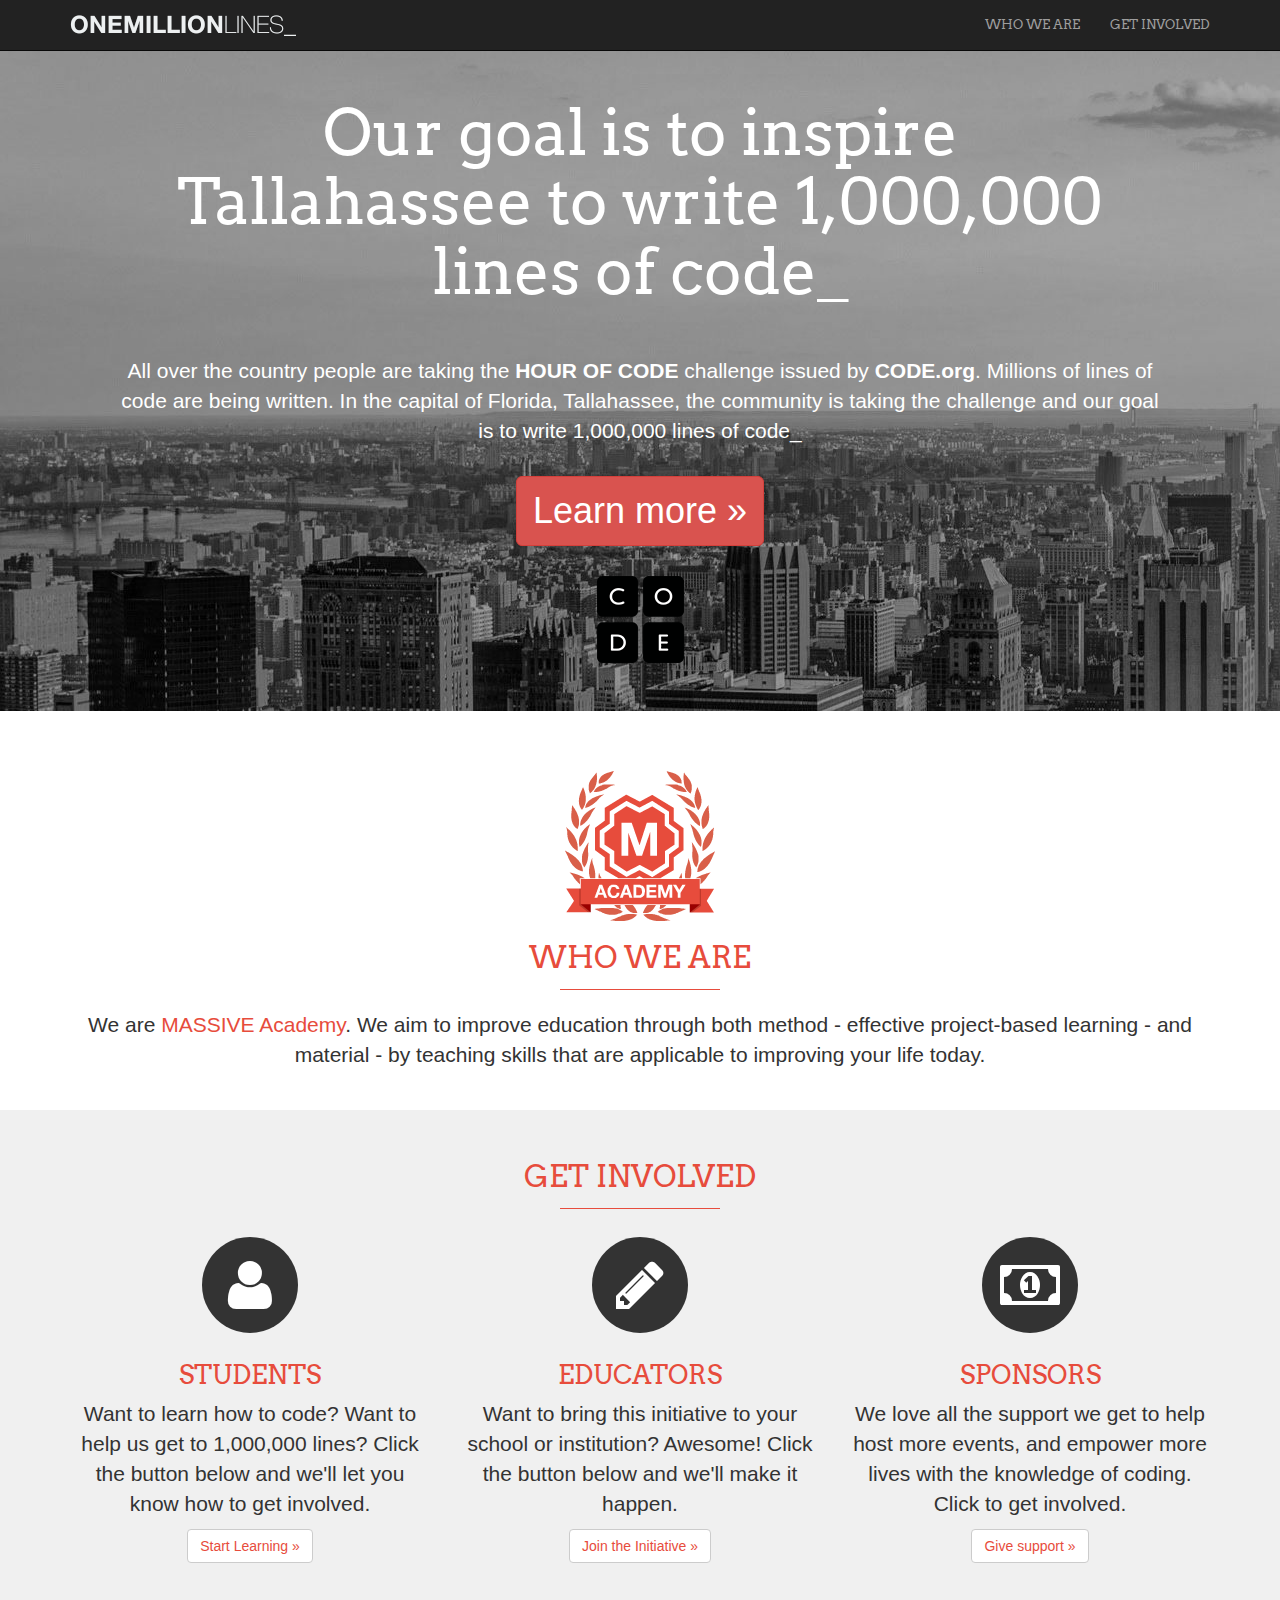
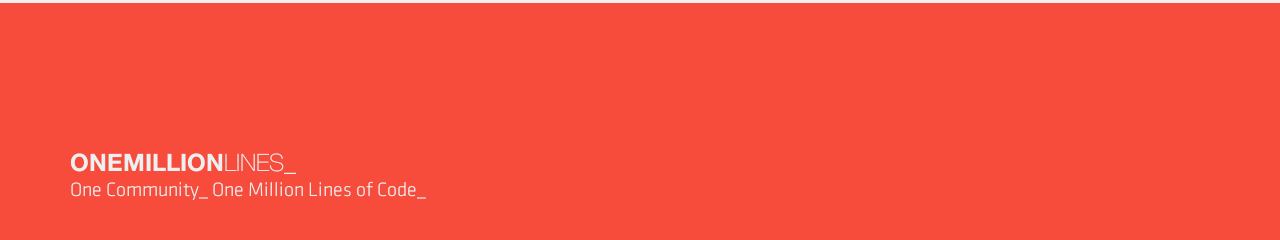
==== index.html @ cce0ca01 "Make new project" ====
<!DOCTYPE html>
<html lang="en">
  <head>
    <meta charset="utf-8">
    <meta http-equiv="X-UA-Compatible" content="IE=edge">
    <meta name="viewport" content="width=device-width, initial-scale=1">
    <!-- The above 3 meta tags *must* come first in the head; any other head content must come *after* these tags -->
    <meta name="description" content="">
    <meta name="author" content="">
    <link rel="icon" href="../../favicon.ico">

    <title>One Million Lines</title>

    <!-- Google font "Arvo" and "Font awesome" -->
    <link href='https://fonts.googleapis.com/css?family=Arvo' rel='stylesheet' type='text/css'>
    <link rel="stylesheet" href="fonts/font-awesome/css/font-awesome.min.css">

    <!-- Bootstrap core CSS -->
    <link href="css/bootstrap.min.css" rel="stylesheet">

    <!-- IE10 viewport hack for Surface/desktop Windows 8 bug -->
    <link href="../../assets/css/ie10-viewport-bug-workaround.css" rel="stylesheet">

    <!-- Custom styles for this template -->
    <link href="css/custom.css" rel="stylesheet">

    <!-- Just for debugging purposes. Don't actually copy these 2 lines! -->
    <!--[if lt IE 9]><script src="../../assets/js/ie8-responsive-file-warning.js"></script><![endif]-->
    <script src="../../assets/js/ie-emulation-modes-warning.js"></script>

    <!-- HTML5 shim and Respond.js for IE8 support of HTML5 elements and media queries -->
    <!--[if lt IE 9]>
      <script src="https://oss.maxcdn.com/html5shiv/3.7.2/html5shiv.min.js"></script>
      <script src="https://oss.maxcdn.com/respond/1.4.2/respond.min.js"></script>
    <![endif]-->
  </head>

  <body data-spy="scroll" data-target=".navbar-collapse" data-offset="50">
      
    <nav class="navbar navbar-inverse navbar-fixed-top">
      <div class="container">
        <div class="navbar-header">
          <button type="button" class="navbar-toggle collapsed" data-toggle="collapse" data-target="#navbar" aria-expanded="false" aria-controls="navbar">
            <span class="sr-only">Toggle navigation</span>
            <span class="icon-bar"></span>
            <span class="icon-bar"></span>
            <span class="icon-bar"></span>
          </button>
          <a class="navbar-brand" href="#"><img src="img/top_logo.png" alt="One Million Lines" title="One Million Lines"></a>
        </div>
        <div id="navbar" class="collapse navbar-collapse">
          <ul class="nav navbar-nav navbar-right">
            <li><a href="#who">WHO WE ARE</a></li>
            <li><a href="#get-involved">GET INVOLVED</a></li>
          </ul>
        </div><!--/.nav-collapse -->
      </div>
    </nav>

    <!-- Main jumbotron for a primary marketing message or call to action -->
    <div class="jumbotron">
      <div class="container">
        <h1>Our goal is to inspire <br>Tallahassee to write 1,000,000<br> lines of code_</h1>
        <p>All over the country people are taking the <strong>HOUR OF CODE</strong> challenge issued by <strong>CODE.org</strong>. Millions of lines of code are being written. In the capital of Florida, Tallahassee, the community is taking the challenge and our goal is to write 1,000,000 lines of code_</p>
        <p><a class="btn btn-danger btn-lg" href="#" role="button">Learn more &raquo;</a></p>
        <img src="img/code.png" alt="Code.org" title="Code.org logo">
      </div>
    </div>

    <!-- Start Who We Are -->
    <div id="who">
      <div class="container homepage" >
        <img src="img/academy_brand_med.png" alt="MASSIVE academy" title="MASSIVE academy">
        <h2>Who We Are</h2>
        <hr>
        <p>We are <a href="http://www.massiveacademy.us" target="_blank">MASSIVE Academy</a>. We aim to improve education through both method - effective project-based learning - and material - by teaching skills that are applicable to improving your life today.</p>
      </div>
    </div>
    <!-- End Who We Are -->

    <!-- Start Get Involved -->    
    <div id="get-involved">
      <div class="container homepage">
        <h2>Get Involved</h2>
        <hr>
        <div class="row">
          <div class="col-md-4">
            <span class="fa-stack fa-4x">
              <i class="fa fa-circle fa-stack-2x"></i>
              <i class="fa fa-user fa-stack-1x fa-inverse"></i>
            </span>
            <h3>Students</h3>
            <p>Want to learn how to code? Want to help us get to 1,000,000 lines? Click the button below and we'll let you know how to get involved.</p>
            <p><a class="btn btn-default" href="#" role="button">Start Learning &raquo;</a></p>
          </div>
          <div class="col-md-4">
            <span class="fa-stack fa-4x">
              <i class="fa fa-circle fa-stack-2x"></i>
              <i class="fa fa-pencil fa-stack-1x fa-inverse"></i>
            </span>
            <h3>Educators</h3>
            <p>Want to bring this initiative to your school or institution? Awesome! Click the button below and we'll make it happen.</p>
            <p><a class="btn btn-default" href="#" role="button">Join the Initiative &raquo;</a></p>
         </div>
          <div class="col-md-4">
            <span class="fa-stack fa-4x">
              <i class="fa fa-circle fa-stack-2x"></i>
              <i class="fa fa-money fa-stack-1x fa-inverse"></i>
            </span>
            <h3>Sponsors</h3>
            <p>We love all the support we get to help host more events, and empower more lives with the knowledge of coding. Click to get involved.</p>
            <p><a class="btn btn-default" href="#" role="button">Give support &raquo;</a></p>
          </div>
        </div>
      </div> <!-- /container -->
    </div>
    <!--End Get Involved -->
    <footer>
      <div class="container">
        <p><img src="img/one_million_bottom_brand.png"></p>
      </div>
    </footer>
    <!-- Bootstrap core JavaScript
    ================================================== -->
    <!-- Placed at the end of the document so the pages load faster -->
    <script src="https://ajax.googleapis.com/ajax/libs/jquery/1.11.3/jquery.min.js"></script>
    <script>window.jQuery || document.write('<script src="../../assets/js/vendor/jquery.min.js"><\/script>')</script>
    <script src="js/bootstrap.min.js"></script>
    <!-- IE10 viewport hack for Surface/desktop Windows 8 bug -->
    <script src="../../assets/js/ie10-viewport-bug-workaround.js"></script>
  </body>
</html>
---- css/custom.css ----
body {
	padding-top: 50px;
}

ul.nav,.jumbotron h1 {
	font-family: 'Arvo', courier, serif;
}

ul.nav {
	font-size: 13px;
}

.jumbotron {
	text-align: center;
	background-image: url("../img/hero_image.jpg");
	color: white;
}

.jumbotron h1 {
	margin-top: 0px;
	margin-bottom: 50px;
}
.jumbotron p {
    margin-bottom: 30px;
    font-weight: 100;
    padding: 0 50px;
}

.btn-lg {
	font-size: 36px;
}

.homepage {
	text-align: center;
    padding-bottom: 30px;
    padding-top: 30px;
}

.homepage h2 {
	font-size: 30px;
}

.homepage h2, .homepage h3 {
	color: #e74c3c;
    font-family: 'Arvo', courier, serif;
    text-transform: uppercase;
}
.homepage h2 {
	font-weight: 500;
}
.homepage h3 {
	font-size: 26px;
}

.homepage p {
    font-size: 21px;
    font-weight: 300;
}

.homepage hr {
	border-top: 1px solid #e74c3d;
    width: 160px;
    margin-top: 15px;
}
.homepage a {
	color: #e74c3c;
}

.homepage a:hover {
	color: #e74c3d;
	text-decoration: none;
	opacity: .8;
}

footer {
    background-color: #f74c3c;
    padding-top: 150px;
    padding-bottom: 30px;
}

#get-involved {
	background-color: #f0f0f0;
}

/* Responsive styling */
@media (max-width: 1199px) { 
	
	.jumbotron h1 {
		font-size: 56px;
		margin-bottom: 30px;
	}
}

@media (max-width: 991px) { 
	
	.jumbotron h1 {
		font-size: 44px;
	}

	.jumbotron p {
		padding: 0 10px;
	}

	#get-involved .col-md-4 {
		padding-top: 20px;
		padding-bottom: 20px;
	}
}

@media (max-width: 767px) { 
	
	.jumbotron h1 {
		font-size: 24px;
	}

	.jumbotron p {
		font-size: 16px;
		padding: 0;
	}
	.btn-lg {
		font-size: 18px;
	}

	.homepage p {
		font-size: 18px;
	}
	
	footer img {
		width: 80%;
	}
}
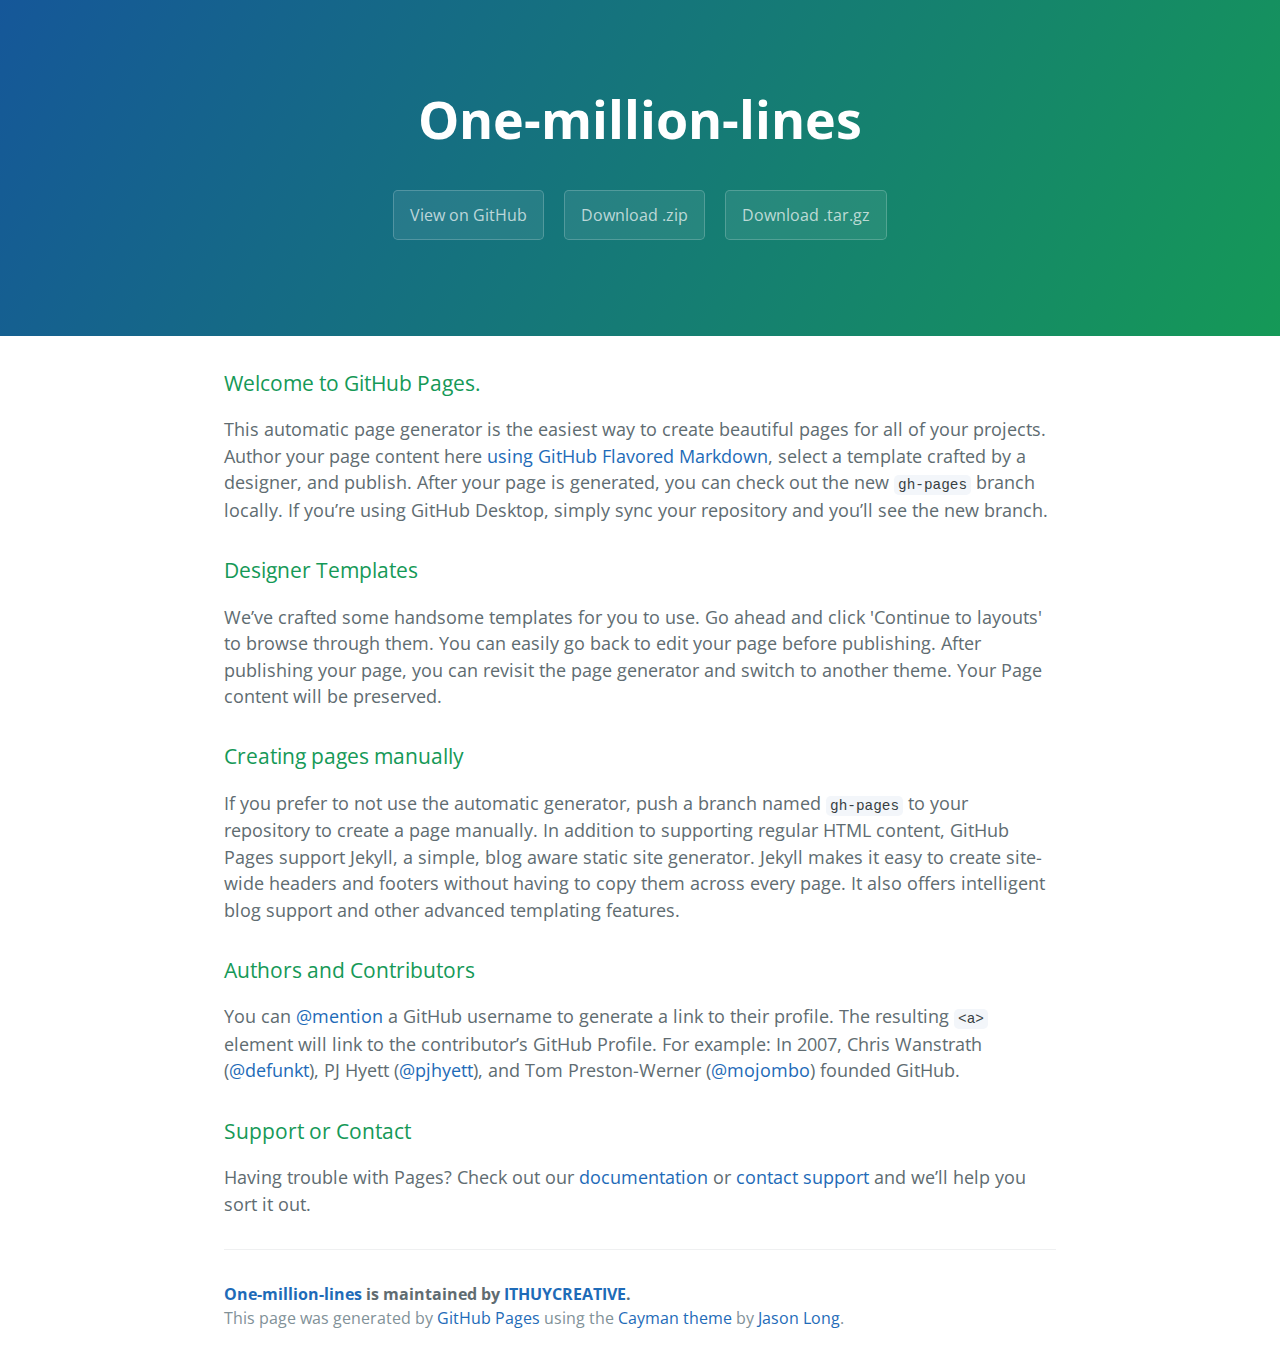
==== commit fd969e89: "Create gh-pages branch via GitHub" ====
--- a/index.html
+++ b/index.html
@@ -1,133 +1,57 @@
+<!DOCTYPE html>
+<html lang="en-us">
+  <head>
+    <meta charset="UTF-8">
+    <title>One-million-lines by ITHUYCREATIVE</title>
+    <meta name="viewport" content="width=device-width, initial-scale=1">
+    <link rel="stylesheet" type="text/css" href="stylesheets/normalize.css" media="screen">
+    <link href='https://fonts.googleapis.com/css?family=Open+Sans:400,700' rel='stylesheet' type='text/css'>
+    <link rel="stylesheet" type="text/css" href="stylesheets/stylesheet.css" media="screen">
+    <link rel="stylesheet" type="text/css" href="stylesheets/github-light.css" media="screen">
+  </head>
+  <body>
+    <section class="page-header">
+      <h1 class="project-name">One-million-lines</h1>
+      <h2 class="project-tagline"></h2>
+      <a href="https://github.com/ITHUYCREATIVE/One-Million-Lines" class="btn">View on GitHub</a>
+      <a href="https://github.com/ITHUYCREATIVE/One-Million-Lines/zipball/master" class="btn">Download .zip</a>
+      <a href="https://github.com/ITHUYCREATIVE/One-Million-Lines/tarball/master" class="btn">Download .tar.gz</a>
+    </section>
 
-<!DOCTYPE html>
-<html lang="en">
-  <head>
-    <meta charset="utf-8">
-    <meta http-equiv="X-UA-Compatible" content="IE=edge">
-    <meta name="viewport" content="width=device-width, initial-scale=1">
-    <!-- The above 3 meta tags *must* come first in the head; any other head content must come *after* these tags -->
-    <meta name="description" content="">
-    <meta name="author" content="">
-    <link rel="icon" href="../../favicon.ico">
+    <section class="main-content">
+      <h3>
+<a id="welcome-to-github-pages" class="anchor" href="#welcome-to-github-pages" aria-hidden="true"><span aria-hidden="true" class="octicon octicon-link"></span></a>Welcome to GitHub Pages.</h3>
 
-    <title>One Million Lines</title>
+<p>This automatic page generator is the easiest way to create beautiful pages for all of your projects. Author your page content here <a href="https://guides.github.com/features/mastering-markdown/">using GitHub Flavored Markdown</a>, select a template crafted by a designer, and publish. After your page is generated, you can check out the new <code>gh-pages</code> branch locally. If you’re using GitHub Desktop, simply sync your repository and you’ll see the new branch.</p>
 
-    <!-- Google font "Arvo" and "Font awesome" -->
-    <link href='https://fonts.googleapis.com/css?family=Arvo' rel='stylesheet' type='text/css'>
-    <link rel="stylesheet" href="fonts/font-awesome/css/font-awesome.min.css">
+<h3>
+<a id="designer-templates" class="anchor" href="#designer-templates" aria-hidden="true"><span aria-hidden="true" class="octicon octicon-link"></span></a>Designer Templates</h3>
 
-    <!-- Bootstrap core CSS -->
-    <link href="css/bootstrap.min.css" rel="stylesheet">
+<p>We’ve crafted some handsome templates for you to use. Go ahead and click 'Continue to layouts' to browse through them. You can easily go back to edit your page before publishing. After publishing your page, you can revisit the page generator and switch to another theme. Your Page content will be preserved.</p>
 
-    <!-- IE10 viewport hack for Surface/desktop Windows 8 bug -->
-    <link href="../../assets/css/ie10-viewport-bug-workaround.css" rel="stylesheet">
+<h3>
+<a id="creating-pages-manually" class="anchor" href="#creating-pages-manually" aria-hidden="true"><span aria-hidden="true" class="octicon octicon-link"></span></a>Creating pages manually</h3>
 
-    <!-- Custom styles for this template -->
-    <link href="css/custom.css" rel="stylesheet">
+<p>If you prefer to not use the automatic generator, push a branch named <code>gh-pages</code> to your repository to create a page manually. In addition to supporting regular HTML content, GitHub Pages support Jekyll, a simple, blog aware static site generator. Jekyll makes it easy to create site-wide headers and footers without having to copy them across every page. It also offers intelligent blog support and other advanced templating features.</p>
 
-    <!-- Just for debugging purposes. Don't actually copy these 2 lines! -->
-    <!--[if lt IE 9]><script src="../../assets/js/ie8-responsive-file-warning.js"></script><![endif]-->
-    <script src="../../assets/js/ie-emulation-modes-warning.js"></script>
+<h3>
+<a id="authors-and-contributors" class="anchor" href="#authors-and-contributors" aria-hidden="true"><span aria-hidden="true" class="octicon octicon-link"></span></a>Authors and Contributors</h3>
 
-    <!-- HTML5 shim and Respond.js for IE8 support of HTML5 elements and media queries -->
-    <!--[if lt IE 9]>
-      <script src="https://oss.maxcdn.com/html5shiv/3.7.2/html5shiv.min.js"></script>
-      <script src="https://oss.maxcdn.com/respond/1.4.2/respond.min.js"></script>
-    <![endif]-->
-  </head>
+<p>You can <a href="https://help.github.com/articles/basic-writing-and-formatting-syntax/#mentioning-users-and-teams" class="user-mention">@mention</a> a GitHub username to generate a link to their profile. The resulting <code>&lt;a&gt;</code> element will link to the contributor’s GitHub Profile. For example: In 2007, Chris Wanstrath (<a href="https://github.com/defunkt" class="user-mention">@defunkt</a>), PJ Hyett (<a href="https://github.com/pjhyett" class="user-mention">@pjhyett</a>), and Tom Preston-Werner (<a href="https://github.com/mojombo" class="user-mention">@mojombo</a>) founded GitHub.</p>
 
-  <body data-spy="scroll" data-target=".navbar-collapse" data-offset="50">
-      
-    <nav class="navbar navbar-inverse navbar-fixed-top">
-      <div class="container">
-        <div class="navbar-header">
-          <button type="button" class="navbar-toggle collapsed" data-toggle="collapse" data-target="#navbar" aria-expanded="false" aria-controls="navbar">
-            <span class="sr-only">Toggle navigation</span>
-            <span class="icon-bar"></span>
-            <span class="icon-bar"></span>
-            <span class="icon-bar"></span>
-          </button>
-          <a class="navbar-brand" href="#"><img src="img/top_logo.png" alt="One Million Lines" title="One Million Lines"></a>
-        </div>
-        <div id="navbar" class="collapse navbar-collapse">
-          <ul class="nav navbar-nav navbar-right">
-            <li><a href="#who">WHO WE ARE</a></li>
-            <li><a href="#get-involved">GET INVOLVED</a></li>
-          </ul>
-        </div><!--/.nav-collapse -->
-      </div>
-    </nav>
+<h3>
+<a id="support-or-contact" class="anchor" href="#support-or-contact" aria-hidden="true"><span aria-hidden="true" class="octicon octicon-link"></span></a>Support or Contact</h3>
 
-    <!-- Main jumbotron for a primary marketing message or call to action -->
-    <div class="jumbotron">
-      <div class="container">
-        <h1>Our goal is to inspire <br>Tallahassee to write 1,000,000<br> lines of code_</h1>
-        <p>All over the country people are taking the <strong>HOUR OF CODE</strong> challenge issued by <strong>CODE.org</strong>. Millions of lines of code are being written. In the capital of Florida, Tallahassee, the community is taking the challenge and our goal is to write 1,000,000 lines of code_</p>
-        <p><a class="btn btn-danger btn-lg" href="#" role="button">Learn more &raquo;</a></p>
-        <img src="img/code.png" alt="Code.org" title="Code.org logo">
-      </div>
-    </div>
+<p>Having trouble with Pages? Check out our <a href="https://help.github.com/pages">documentation</a> or <a href="https://github.com/contact">contact support</a> and we’ll help you sort it out.</p>
 
-    <!-- Start Who We Are -->
-    <div id="who">
-      <div class="container homepage" >
-        <img src="img/academy_brand_med.png" alt="MASSIVE academy" title="MASSIVE academy">
-        <h2>Who We Are</h2>
-        <hr>
-        <p>We are <a href="http://www.massiveacademy.us" target="_blank">MASSIVE Academy</a>. We aim to improve education through both method - effective project-based learning - and material - by teaching skills that are applicable to improving your life today.</p>
-      </div>
-    </div>
-    <!-- End Who We Are -->
+      <footer class="site-footer">
+        <span class="site-footer-owner"><a href="https://github.com/ITHUYCREATIVE/One-Million-Lines">One-million-lines</a> is maintained by <a href="https://github.com/ITHUYCREATIVE">ITHUYCREATIVE</a>.</span>
 
-    <!-- Start Get Involved -->    
-    <div id="get-involved">
-      <div class="container homepage">
-        <h2>Get Involved</h2>
-        <hr>
-        <div class="row">
-          <div class="col-md-4">
-            <span class="fa-stack fa-4x">
-              <i class="fa fa-circle fa-stack-2x"></i>
-              <i class="fa fa-user fa-stack-1x fa-inverse"></i>
-            </span>
-            <h3>Students</h3>
-            <p>Want to learn how to code? Want to help us get to 1,000,000 lines? Click the button below and we'll let you know how to get involved.</p>
-            <p><a class="btn btn-default" href="#" role="button">Start Learning &raquo;</a></p>
-          </div>
-          <div class="col-md-4">
-            <span class="fa-stack fa-4x">
-              <i class="fa fa-circle fa-stack-2x"></i>
-              <i class="fa fa-pencil fa-stack-1x fa-inverse"></i>
-            </span>
-            <h3>Educators</h3>
-            <p>Want to bring this initiative to your school or institution? Awesome! Click the button below and we'll make it happen.</p>
-            <p><a class="btn btn-default" href="#" role="button">Join the Initiative &raquo;</a></p>
-         </div>
-          <div class="col-md-4">
-            <span class="fa-stack fa-4x">
-              <i class="fa fa-circle fa-stack-2x"></i>
-              <i class="fa fa-money fa-stack-1x fa-inverse"></i>
-            </span>
-            <h3>Sponsors</h3>
-            <p>We love all the support we get to help host more events, and empower more lives with the knowledge of coding. Click to get involved.</p>
-            <p><a class="btn btn-default" href="#" role="button">Give support &raquo;</a></p>
-          </div>
-        </div>
-      </div> <!-- /container -->
-    </div>
-    <!--End Get Involved -->
-    <footer>
-      <div class="container">
-        <p><img src="img/one_million_bottom_brand.png"></p>
-      </div>
-    </footer>
-    <!-- Bootstrap core JavaScript
-    ================================================== -->
-    <!-- Placed at the end of the document so the pages load faster -->
-    <script src="https://ajax.googleapis.com/ajax/libs/jquery/1.11.3/jquery.min.js"></script>
-    <script>window.jQuery || document.write('<script src="../../assets/js/vendor/jquery.min.js"><\/script>')</script>
-    <script src="js/bootstrap.min.js"></script>
-    <!-- IE10 viewport hack for Surface/desktop Windows 8 bug -->
-    <script src="../../assets/js/ie10-viewport-bug-workaround.js"></script>
+        <span class="site-footer-credits">This page was generated by <a href="https://pages.github.com">GitHub Pages</a> using the <a href="https://github.com/jasonlong/cayman-theme">Cayman theme</a> by <a href="https://twitter.com/jasonlong">Jason Long</a>.</span>
+      </footer>
+
+    </section>
+
+  
   </body>
 </html>
--- a/stylesheets/stylesheet.css
+++ b/stylesheets/stylesheet.css
@@ -0,0 +1,245 @@
+* {
+  box-sizing: border-box; }
+
+body {
+  padding: 0;
+  margin: 0;
+  font-family: "Open Sans", "Helvetica Neue", Helvetica, Arial, sans-serif;
+  font-size: 16px;
+  line-height: 1.5;
+  color: #606c71; }
+
+a {
+  color: #1e6bb8;
+  text-decoration: none; }
+  a:hover {
+    text-decoration: underline; }
+
+.btn {
+  display: inline-block;
+  margin-bottom: 1rem;
+  color: rgba(255, 255, 255, 0.7);
+  background-color: rgba(255, 255, 255, 0.08);
+  border-color: rgba(255, 255, 255, 0.2);
+  border-style: solid;
+  border-width: 1px;
+  border-radius: 0.3rem;
+  transition: color 0.2s, background-color 0.2s, border-color 0.2s; }
+  .btn + .btn {
+    margin-left: 1rem; }
+
+.btn:hover {
+  color: rgba(255, 255, 255, 0.8);
+  text-decoration: none;
+  background-color: rgba(255, 255, 255, 0.2);
+  border-color: rgba(255, 255, 255, 0.3); }
+
+@media screen and (min-width: 64em) {
+  .btn {
+    padding: 0.75rem 1rem; } }
+
+@media screen and (min-width: 42em) and (max-width: 64em) {
+  .btn {
+    padding: 0.6rem 0.9rem;
+    font-size: 0.9rem; } }
+
+@media screen and (max-width: 42em) {
+  .btn {
+    display: block;
+    width: 100%;
+    padding: 0.75rem;
+    font-size: 0.9rem; }
+    .btn + .btn {
+      margin-top: 1rem;
+      margin-left: 0; } }
+
+.page-header {
+  color: #fff;
+  text-align: center;
+  background-color: #159957;
+  background-image: linear-gradient(120deg, #155799, #159957); }
+
+@media screen and (min-width: 64em) {
+  .page-header {
+    padding: 5rem 6rem; } }
+
+@media screen and (min-width: 42em) and (max-width: 64em) {
+  .page-header {
+    padding: 3rem 4rem; } }
+
+@media screen and (max-width: 42em) {
+  .page-header {
+    padding: 2rem 1rem; } }
+
+.project-name {
+  margin-top: 0;
+  margin-bottom: 0.1rem; }
+
+@media screen and (min-width: 64em) {
+  .project-name {
+    font-size: 3.25rem; } }
+
+@media screen and (min-width: 42em) and (max-width: 64em) {
+  .project-name {
+    font-size: 2.25rem; } }
+
+@media screen and (max-width: 42em) {
+  .project-name {
+    font-size: 1.75rem; } }
+
+.project-tagline {
+  margin-bottom: 2rem;
+  font-weight: normal;
+  opacity: 0.7; }
+
+@media screen and (min-width: 64em) {
+  .project-tagline {
+    font-size: 1.25rem; } }
+
+@media screen and (min-width: 42em) and (max-width: 64em) {
+  .project-tagline {
+    font-size: 1.15rem; } }
+
+@media screen and (max-width: 42em) {
+  .project-tagline {
+    font-size: 1rem; } }
+
+.main-content :first-child {
+  margin-top: 0; }
+.main-content img {
+  max-width: 100%; }
+.main-content h1, .main-content h2, .main-content h3, .main-content h4, .main-content h5, .main-content h6 {
+  margin-top: 2rem;
+  margin-bottom: 1rem;
+  font-weight: normal;
+  color: #159957; }
+.main-content p {
+  margin-bottom: 1em; }
+.main-content code {
+  padding: 2px 4px;
+  font-family: Consolas, "Liberation Mono", Menlo, Courier, monospace;
+  font-size: 0.9rem;
+  color: #383e41;
+  background-color: #f3f6fa;
+  border-radius: 0.3rem; }
+.main-content pre {
+  padding: 0.8rem;
+  margin-top: 0;
+  margin-bottom: 1rem;
+  font: 1rem Consolas, "Liberation Mono", Menlo, Courier, monospace;
+  color: #567482;
+  word-wrap: normal;
+  background-color: #f3f6fa;
+  border: solid 1px #dce6f0;
+  border-radius: 0.3rem; }
+  .main-content pre > code {
+    padding: 0;
+    margin: 0;
+    font-size: 0.9rem;
+    color: #567482;
+    word-break: normal;
+    white-space: pre;
+    background: transparent;
+    border: 0; }
+.main-content .highlight {
+  margin-bottom: 1rem; }
+  .main-content .highlight pre {
+    margin-bottom: 0;
+    word-break: normal; }
+.main-content .highlight pre, .main-content pre {
+  padding: 0.8rem;
+  overflow: auto;
+  font-size: 0.9rem;
+  line-height: 1.45;
+  border-radius: 0.3rem; }
+.main-content pre code, .main-content pre tt {
+  display: inline;
+  max-width: initial;
+  padding: 0;
+  margin: 0;
+  overflow: initial;
+  line-height: inherit;
+  word-wrap: normal;
+  background-color: transparent;
+  border: 0; }
+  .main-content pre code:before, .main-content pre code:after, .main-content pre tt:before, .main-content pre tt:after {
+    content: normal; }
+.main-content ul, .main-content ol {
+  margin-top: 0; }
+.main-content blockquote {
+  padding: 0 1rem;
+  margin-left: 0;
+  color: #819198;
+  border-left: 0.3rem solid #dce6f0; }
+  .main-content blockquote > :first-child {
+    margin-top: 0; }
+  .main-content blockquote > :last-child {
+    margin-bottom: 0; }
+.main-content table {
+  display: block;
+  width: 100%;
+  overflow: auto;
+  word-break: normal;
+  word-break: keep-all; }
+  .main-content table th {
+    font-weight: bold; }
+  .main-content table th, .main-content table td {
+    padding: 0.5rem 1rem;
+    border: 1px solid #e9ebec; }
+.main-content dl {
+  padding: 0; }
+  .main-content dl dt {
+    padding: 0;
+    margin-top: 1rem;
+    font-size: 1rem;
+    font-weight: bold; }
+  .main-content dl dd {
+    padding: 0;
+    margin-bottom: 1rem; }
+.main-content hr {
+  height: 2px;
+  padding: 0;
+  margin: 1rem 0;
+  background-color: #eff0f1;
+  border: 0; }
+
+@media screen and (min-width: 64em) {
+  .main-content {
+    max-width: 64rem;
+    padding: 2rem 6rem;
+    margin: 0 auto;
+    font-size: 1.1rem; } }
+
+@media screen and (min-width: 42em) and (max-width: 64em) {
+  .main-content {
+    padding: 2rem 4rem;
+    font-size: 1.1rem; } }
+
+@media screen and (max-width: 42em) {
+  .main-content {
+    padding: 2rem 1rem;
+    font-size: 1rem; } }
+
+.site-footer {
+  padding-top: 2rem;
+  margin-top: 2rem;
+  border-top: solid 1px #eff0f1; }
+
+.site-footer-owner {
+  display: block;
+  font-weight: bold; }
+
+.site-footer-credits {
+  color: #819198; }
+
+@media screen and (min-width: 64em) {
+  .site-footer {
+    font-size: 1rem; } }
+
+@media screen and (min-width: 42em) and (max-width: 64em) {
+  .site-footer {
+    font-size: 1rem; } }
+
+@media screen and (max-width: 42em) {
+  .site-footer {
+    font-size: 0.9rem; } }
--- a/stylesheets/github-light.css
+++ b/stylesheets/github-light.css
@@ -0,0 +1,124 @@
+/*
+The MIT License (MIT)
+
+Copyright (c) 2015 GitHub, Inc.
+
+Permission is hereby granted, free of charge, to any person obtaining a copy
+of this software and associated documentation files (the "Software"), to deal
+in the Software without restriction, including without limitation the rights
+to use, copy, modify, merge, publish, distribute, sublicense, and/or sell
+copies of the Software, and to permit persons to whom the Software is
+furnished to do so, subject to the following conditions:
+
+The above copyright notice and this permission notice shall be included in all
+copies or substantial portions of the Software.
+
+THE SOFTWARE IS PROVIDED "AS IS", WITHOUT WARRANTY OF ANY KIND, EXPRESS OR
+IMPLIED, INCLUDING BUT NOT LIMITED TO THE WARRANTIES OF MERCHANTABILITY,
+FITNESS FOR A PARTICULAR PURPOSE AND NONINFRINGEMENT. IN NO EVENT SHALL THE
+AUTHORS OR COPYRIGHT HOLDERS BE LIABLE FOR ANY CLAIM, DAMAGES OR OTHER
+LIABILITY, WHETHER IN AN ACTION OF CONTRACT, TORT OR OTHERWISE, ARISING FROM,
+OUT OF OR IN CONNECTION WITH THE SOFTWARE OR THE USE OR OTHER DEALINGS IN THE
+SOFTWARE.
+
+*/
+
+.pl-c /* comment */ {
+  color: #969896;
+}
+
+.pl-c1      /* constant, markup.raw, meta.diff.header, meta.module-reference, meta.property-name, support, support.constant, support.variable, variable.other.constant */,
+.pl-s .pl-v /* string variable */ {
+  color: #0086b3;
+}
+
+.pl-e  /* entity */,
+.pl-en /* entity.name */ {
+  color: #795da3;
+}
+
+.pl-s .pl-s1 /* string source */,
+.pl-smi      /* storage.modifier.import, storage.modifier.package, storage.type.java, variable.other, variable.parameter.function */ {
+  color: #333;
+}
+
+.pl-ent /* entity.name.tag */ {
+  color: #63a35c;
+}
+
+.pl-k /* keyword, storage, storage.type */ {
+  color: #a71d5d;
+}
+
+.pl-pds              /* punctuation.definition.string, string.regexp.character-class */,
+.pl-s                /* string */,
+.pl-s .pl-pse .pl-s1 /* string punctuation.section.embedded source */,
+.pl-sr               /* string.regexp */,
+.pl-sr .pl-cce       /* string.regexp constant.character.escape */,
+.pl-sr .pl-sra       /* string.regexp string.regexp.arbitrary-repitition */,
+.pl-sr .pl-sre       /* string.regexp source.ruby.embedded */ {
+  color: #183691;
+}
+
+.pl-v /* variable */ {
+  color: #ed6a43;
+}
+
+.pl-id /* invalid.deprecated */ {
+  color: #b52a1d;
+}
+
+.pl-ii /* invalid.illegal */ {
+  background-color: #b52a1d;
+  color: #f8f8f8;
+}
+
+.pl-sr .pl-cce /* string.regexp constant.character.escape */ {
+  color: #63a35c;
+  font-weight: bold;
+}
+
+.pl-ml /* markup.list */ {
+  color: #693a17;
+}
+
+.pl-mh        /* markup.heading */,
+.pl-mh .pl-en /* markup.heading entity.name */,
+.pl-ms        /* meta.separator */ {
+  color: #1d3e81;
+  font-weight: bold;
+}
+
+.pl-mq /* markup.quote */ {
+  color: #008080;
+}
+
+.pl-mi /* markup.italic */ {
+  color: #333;
+  font-style: italic;
+}
+
+.pl-mb /* markup.bold */ {
+  color: #333;
+  font-weight: bold;
+}
+
+.pl-md /* markup.deleted, meta.diff.header.from-file */ {
+  background-color: #ffecec;
+  color: #bd2c00;
+}
+
+.pl-mi1 /* markup.inserted, meta.diff.header.to-file */ {
+  background-color: #eaffea;
+  color: #55a532;
+}
+
+.pl-mdr /* meta.diff.range */ {
+  color: #795da3;
+  font-weight: bold;
+}
+
+.pl-mo /* meta.output */ {
+  color: #1d3e81;
+}
+
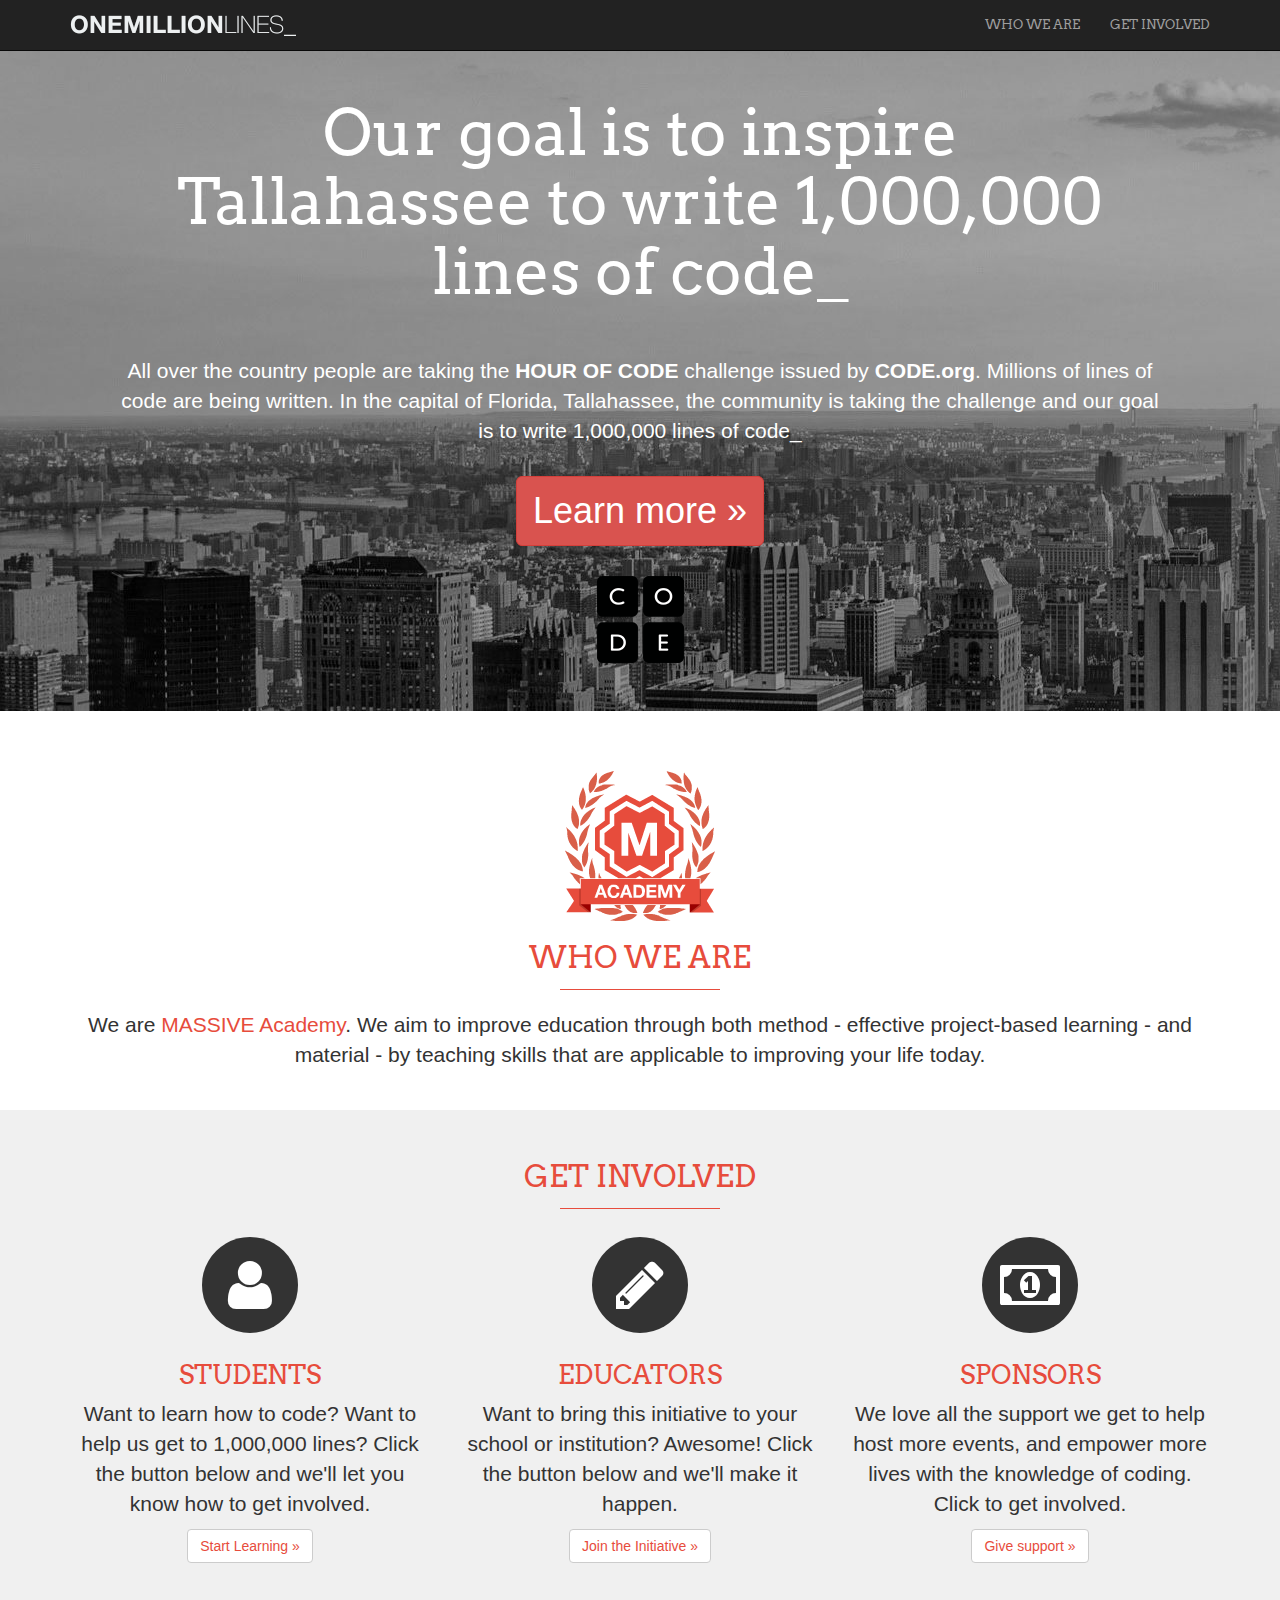
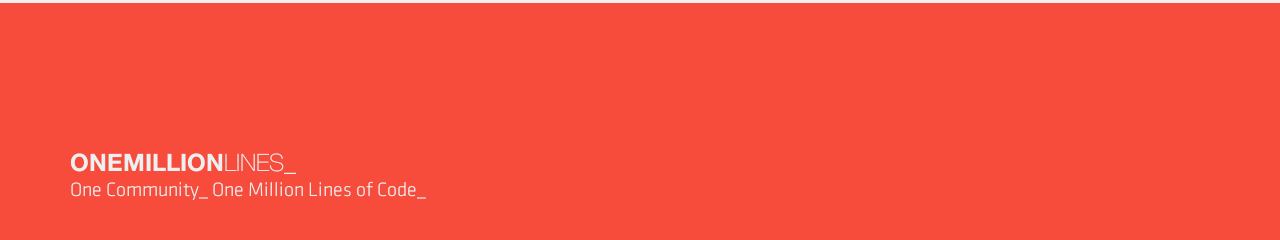
==== commit cc398f3d: "Add javascript for smoothscroll" ====
--- a/index.html
+++ b/index.html
@@ -1,57 +1,132 @@
+
 <!DOCTYPE html>
-<html lang="en-us">
+<html lang="en">
   <head>
-    <meta charset="UTF-8">
-    <title>One-million-lines by ITHUYCREATIVE</title>
+    <meta charset="utf-8">
+    <meta http-equiv="X-UA-Compatible" content="IE=edge">
     <meta name="viewport" content="width=device-width, initial-scale=1">
-    <link rel="stylesheet" type="text/css" href="stylesheets/normalize.css" media="screen">
-    <link href='https://fonts.googleapis.com/css?family=Open+Sans:400,700' rel='stylesheet' type='text/css'>
-    <link rel="stylesheet" type="text/css" href="stylesheets/stylesheet.css" media="screen">
-    <link rel="stylesheet" type="text/css" href="stylesheets/github-light.css" media="screen">
+    <!-- The above 3 meta tags *must* come first in the head; any other head content must come *after* these tags -->
+    <meta name="description" content="">
+    <meta name="author" content="">
+    <link rel="icon" href="../../favicon.ico">
+
+    <title>One Million Lines</title>
+
+    <!-- Google font "Arvo" and "Font awesome" -->
+    <link href='https://fonts.googleapis.com/css?family=Arvo' rel='stylesheet' type='text/css'>
+    <link rel="stylesheet" href="fonts/font-awesome/css/font-awesome.min.css">
+
+    <!-- Bootstrap core CSS -->
+    <link href="css/bootstrap.min.css" rel="stylesheet">
+
+    <!-- IE10 viewport hack for Surface/desktop Windows 8 bug -->
+    <link href="../../assets/css/ie10-viewport-bug-workaround.css" rel="stylesheet">
+
+    <!-- Custom styles for this template -->
+    <link href="css/custom.css" rel="stylesheet">
+
+    <!-- Just for debugging purposes. Don't actually copy these 2 lines! -->
+    <!--[if lt IE 9]><script src="../../assets/js/ie8-responsive-file-warning.js"></script><![endif]-->
+    <script src="../../assets/js/ie-emulation-modes-warning.js"></script>
+
+    <!-- HTML5 shim and Respond.js for IE8 support of HTML5 elements and media queries -->
+    <!--[if lt IE 9]>
+      <script src="https://oss.maxcdn.com/html5shiv/3.7.2/html5shiv.min.js"></script>
+      <script src="https://oss.maxcdn.com/respond/1.4.2/respond.min.js"></script>
+    <![endif]-->
   </head>
-  <body>
-    <section class="page-header">
-      <h1 class="project-name">One-million-lines</h1>
-      <h2 class="project-tagline"></h2>
-      <a href="https://github.com/ITHUYCREATIVE/One-Million-Lines" class="btn">View on GitHub</a>
-      <a href="https://github.com/ITHUYCREATIVE/One-Million-Lines/zipball/master" class="btn">Download .zip</a>
-      <a href="https://github.com/ITHUYCREATIVE/One-Million-Lines/tarball/master" class="btn">Download .tar.gz</a>
-    </section>
 
-    <section class="main-content">
-      <h3>
-<a id="welcome-to-github-pages" class="anchor" href="#welcome-to-github-pages" aria-hidden="true"><span aria-hidden="true" class="octicon octicon-link"></span></a>Welcome to GitHub Pages.</h3>
+  <body data-spy="scroll" data-target=".navbar-collapse" data-offset="50">
+      
+    <nav class="navbar navbar-inverse navbar-fixed-top">
+      <div class="container">
+        <div class="navbar-header">
+          <button type="button" class="navbar-toggle collapsed" data-toggle="collapse" data-target="#navbar" aria-expanded="false" aria-controls="navbar">
+            <span class="sr-only">Toggle navigation</span>
+            <span class="icon-bar"></span>
+            <span class="icon-bar"></span>
+            <span class="icon-bar"></span>
+          </button>
+          <a class="navbar-brand" href="#"><img src="img/top_logo.png" alt="One Million Lines" title="One Million Lines"></a>
+        </div>
+        <div id="navbar" class="collapse navbar-collapse">
+          <ul class="nav navbar-nav navbar-right">
+            <li><a href="#who">WHO WE ARE</a></li>
+            <li><a href="#get-involved">GET INVOLVED</a></li>
+          </ul>
+        </div><!--/.nav-collapse -->
+      </div>
+    </nav>
 
-<p>This automatic page generator is the easiest way to create beautiful pages for all of your projects. Author your page content here <a href="https://guides.github.com/features/mastering-markdown/">using GitHub Flavored Markdown</a>, select a template crafted by a designer, and publish. After your page is generated, you can check out the new <code>gh-pages</code> branch locally. If you’re using GitHub Desktop, simply sync your repository and you’ll see the new branch.</p>
+    <!-- Main jumbotron for a primary marketing message or call to action -->
+    <div class="jumbotron">
+      <div class="container">
+        <h1>Our goal is to inspire <br>Tallahassee to write 1,000,000<br> lines of code_</h1>
+        <p>All over the country people are taking the <strong>HOUR OF CODE</strong> challenge issued by <strong>CODE.org</strong>. Millions of lines of code are being written. In the capital of Florida, Tallahassee, the community is taking the challenge and our goal is to write 1,000,000 lines of code_</p>
+        <p><a class="btn btn-danger btn-lg" href="#" role="button">Learn more &raquo;</a></p>
+        <img src="img/code.png" alt="Code.org" title="Code.org logo">
+      </div>
+    </div>
 
-<h3>
-<a id="designer-templates" class="anchor" href="#designer-templates" aria-hidden="true"><span aria-hidden="true" class="octicon octicon-link"></span></a>Designer Templates</h3>
+    <!-- Start Who We Are -->
+    <div id="who">
+      <div class="container homepage" >
+        <img src="img/academy_brand_med.png" alt="MASSIVE academy" title="MASSIVE academy">
+        <h2>Who We Are</h2>
+        <hr>
+        <p>We are <a href="http://www.massiveacademy.us" target="_blank">MASSIVE Academy</a>. We aim to improve education through both method - effective project-based learning - and material - by teaching skills that are applicable to improving your life today.</p>
+      </div>
+    </div>
+    <!-- End Who We Are -->
 
-<p>We’ve crafted some handsome templates for you to use. Go ahead and click 'Continue to layouts' to browse through them. You can easily go back to edit your page before publishing. After publishing your page, you can revisit the page generator and switch to another theme. Your Page content will be preserved.</p>
-
-<h3>
-<a id="creating-pages-manually" class="anchor" href="#creating-pages-manually" aria-hidden="true"><span aria-hidden="true" class="octicon octicon-link"></span></a>Creating pages manually</h3>
-
-<p>If you prefer to not use the automatic generator, push a branch named <code>gh-pages</code> to your repository to create a page manually. In addition to supporting regular HTML content, GitHub Pages support Jekyll, a simple, blog aware static site generator. Jekyll makes it easy to create site-wide headers and footers without having to copy them across every page. It also offers intelligent blog support and other advanced templating features.</p>
-
-<h3>
-<a id="authors-and-contributors" class="anchor" href="#authors-and-contributors" aria-hidden="true"><span aria-hidden="true" class="octicon octicon-link"></span></a>Authors and Contributors</h3>
-
-<p>You can <a href="https://help.github.com/articles/basic-writing-and-formatting-syntax/#mentioning-users-and-teams" class="user-mention">@mention</a> a GitHub username to generate a link to their profile. The resulting <code>&lt;a&gt;</code> element will link to the contributor’s GitHub Profile. For example: In 2007, Chris Wanstrath (<a href="https://github.com/defunkt" class="user-mention">@defunkt</a>), PJ Hyett (<a href="https://github.com/pjhyett" class="user-mention">@pjhyett</a>), and Tom Preston-Werner (<a href="https://github.com/mojombo" class="user-mention">@mojombo</a>) founded GitHub.</p>
-
-<h3>
-<a id="support-or-contact" class="anchor" href="#support-or-contact" aria-hidden="true"><span aria-hidden="true" class="octicon octicon-link"></span></a>Support or Contact</h3>
-
-<p>Having trouble with Pages? Check out our <a href="https://help.github.com/pages">documentation</a> or <a href="https://github.com/contact">contact support</a> and we’ll help you sort it out.</p>
-
-      <footer class="site-footer">
-        <span class="site-footer-owner"><a href="https://github.com/ITHUYCREATIVE/One-Million-Lines">One-million-lines</a> is maintained by <a href="https://github.com/ITHUYCREATIVE">ITHUYCREATIVE</a>.</span>
-
-        <span class="site-footer-credits">This page was generated by <a href="https://pages.github.com">GitHub Pages</a> using the <a href="https://github.com/jasonlong/cayman-theme">Cayman theme</a> by <a href="https://twitter.com/jasonlong">Jason Long</a>.</span>
-      </footer>
-
-    </section>
-
-  
+    <!-- Start Get Involved -->    
+    <div id="get-involved">
+      <div class="container homepage">
+        <h2>Get Involved</h2>
+        <hr>
+        <div class="row">
+          <div class="col-md-4">
+            <span class="fa-stack fa-4x">
+              <i class="fa fa-circle fa-stack-2x"></i>
+              <i class="fa fa-user fa-stack-1x fa-inverse"></i>
+            </span>
+            <h3>Students</h3>
+            <p>Want to learn how to code? Want to help us get to 1,000,000 lines? Click the button below and we'll let you know how to get involved.</p>
+            <p><a class="btn btn-default" href="#" role="button">Start Learning &raquo;</a></p>
+          </div>
+          <div class="col-md-4">
+            <span class="fa-stack fa-4x">
+              <i class="fa fa-circle fa-stack-2x"></i>
+              <i class="fa fa-pencil fa-stack-1x fa-inverse"></i>
+            </span>
+            <h3>Educators</h3>
+            <p>Want to bring this initiative to your school or institution? Awesome! Click the button below and we'll make it happen.</p>
+            <p><a class="btn btn-default" href="#" role="button">Join the Initiative &raquo;</a></p>
+         </div>
+          <div class="col-md-4">
+            <span class="fa-stack fa-4x">
+              <i class="fa fa-circle fa-stack-2x"></i>
+              <i class="fa fa-money fa-stack-1x fa-inverse"></i>
+            </span>
+            <h3>Sponsors</h3>
+            <p>We love all the support we get to help host more events, and empower more lives with the knowledge of coding. Click to get involved.</p>
+            <p><a class="btn btn-default" href="#" role="button">Give support &raquo;</a></p>
+          </div>
+        </div>
+      </div> <!-- /container -->
+    </div>
+    <!--End Get Involved -->
+    <footer>
+      <div class="container">
+        <p><img src="img/one_million_bottom_brand.png"></p>
+      </div>
+    </footer>
+    <!-- Bootstrap core JavaScript
+    ================================================== -->
+    <!-- Placed at the end of the document so the pages load faster -->
+    <script src="https://ajax.googleapis.com/ajax/libs/jquery/1.11.3/jquery.min.js"></script>
+    <script>window.jQuery || document.write('<script src="../../assets/js/vendor/jquery.min.js"><\/script>')</script>
+    <script src="js/bootstrap.min.js"></script>
+    <script src="js/smoothscroll.js"></script>
   </body>
 </html>
--- a/css/custom.css
+++ b/css/custom.css
@@ -0,0 +1,131 @@
+body {
+	padding-top: 50px;
+}
+
+ul.nav,.jumbotron h1 {
+	font-family: 'Arvo', courier, serif;
+}
+
+ul.nav {
+	font-size: 13px;
+}
+
+.jumbotron {
+	text-align: center;
+	background-image: url("../img/hero_image.jpg");
+	color: white;
+}
+
+.jumbotron h1 {
+	margin-top: 0px;
+	margin-bottom: 50px;
+}
+.jumbotron p {
+    margin-bottom: 30px;
+    font-weight: 100;
+    padding: 0 50px;
+}
+
+.btn-lg {
+	font-size: 36px;
+}
+
+.homepage {
+	text-align: center;
+    padding-bottom: 30px;
+    padding-top: 30px;
+}
+
+.homepage h2 {
+	font-size: 30px;
+}
+
+.homepage h2, .homepage h3 {
+	color: #e74c3c;
+    font-family: 'Arvo', courier, serif;
+    text-transform: uppercase;
+}
+.homepage h2 {
+	font-weight: 500;
+}
+.homepage h3 {
+	font-size: 26px;
+}
+
+.homepage p {
+    font-size: 21px;
+    font-weight: 300;
+}
+
+.homepage hr {
+	border-top: 1px solid #e74c3d;
+    width: 160px;
+    margin-top: 15px;
+}
+.homepage a {
+	color: #e74c3c;
+}
+
+.homepage a:hover {
+	color: #e74c3d;
+	text-decoration: none;
+	opacity: .8;
+}
+
+footer {
+    background-color: #f74c3c;
+    padding-top: 150px;
+    padding-bottom: 30px;
+}
+
+#get-involved {
+	background-color: #f0f0f0;
+}
+
+/* Responsive styling */
+@media (max-width: 1199px) { 
+	
+	.jumbotron h1 {
+		font-size: 56px;
+		margin-bottom: 30px;
+	}
+}
+
+@media (max-width: 991px) { 
+	
+	.jumbotron h1 {
+		font-size: 44px;
+	}
+
+	.jumbotron p {
+		padding: 0 10px;
+	}
+
+	#get-involved .col-md-4 {
+		padding-top: 20px;
+		padding-bottom: 20px;
+	}
+}
+
+@media (max-width: 767px) { 
+	
+	.jumbotron h1 {
+		font-size: 24px;
+	}
+
+	.jumbotron p {
+		font-size: 16px;
+		padding: 0;
+	}
+	.btn-lg {
+		font-size: 18px;
+	}
+
+	.homepage p {
+		font-size: 18px;
+	}
+	
+	footer img {
+		width: 80%;
+	}
+}